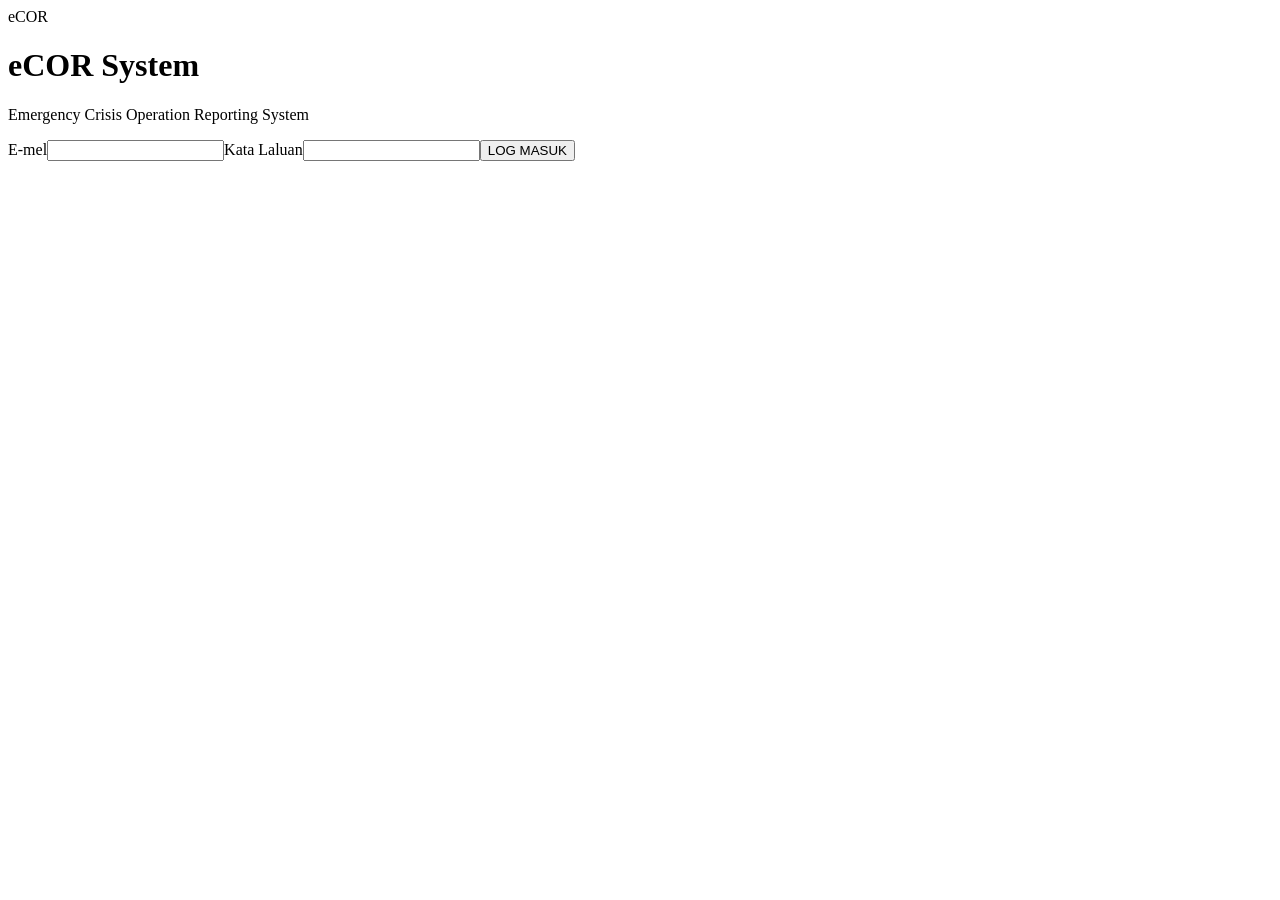
==== index.html @ f3b548a1 "Add files via upload" ====
<!doctype html><html lang="ms"><head><meta charset="utf-8"><meta name="viewport" content="width=device-width,initial-scale=1"><title>eCOR System</title><link rel="stylesheet" href="css/style.css"></head><body class="login-page"><main class="login-card"><div class="brand"><div class="mark">eCOR</div><h1>eCOR System</h1><p>Emergency Crisis Operation Reporting System</p></div><form id="loginForm"><label>E-mel<input id="email" type="email" autocomplete="username" required></label><label>Kata Laluan<input id="password" type="password" autocomplete="current-password" required></label><button type="submit">LOG MASUK</button><p id="status" class="status"></p></form></main><script type="module" src="js/login.js"></script></body></html>
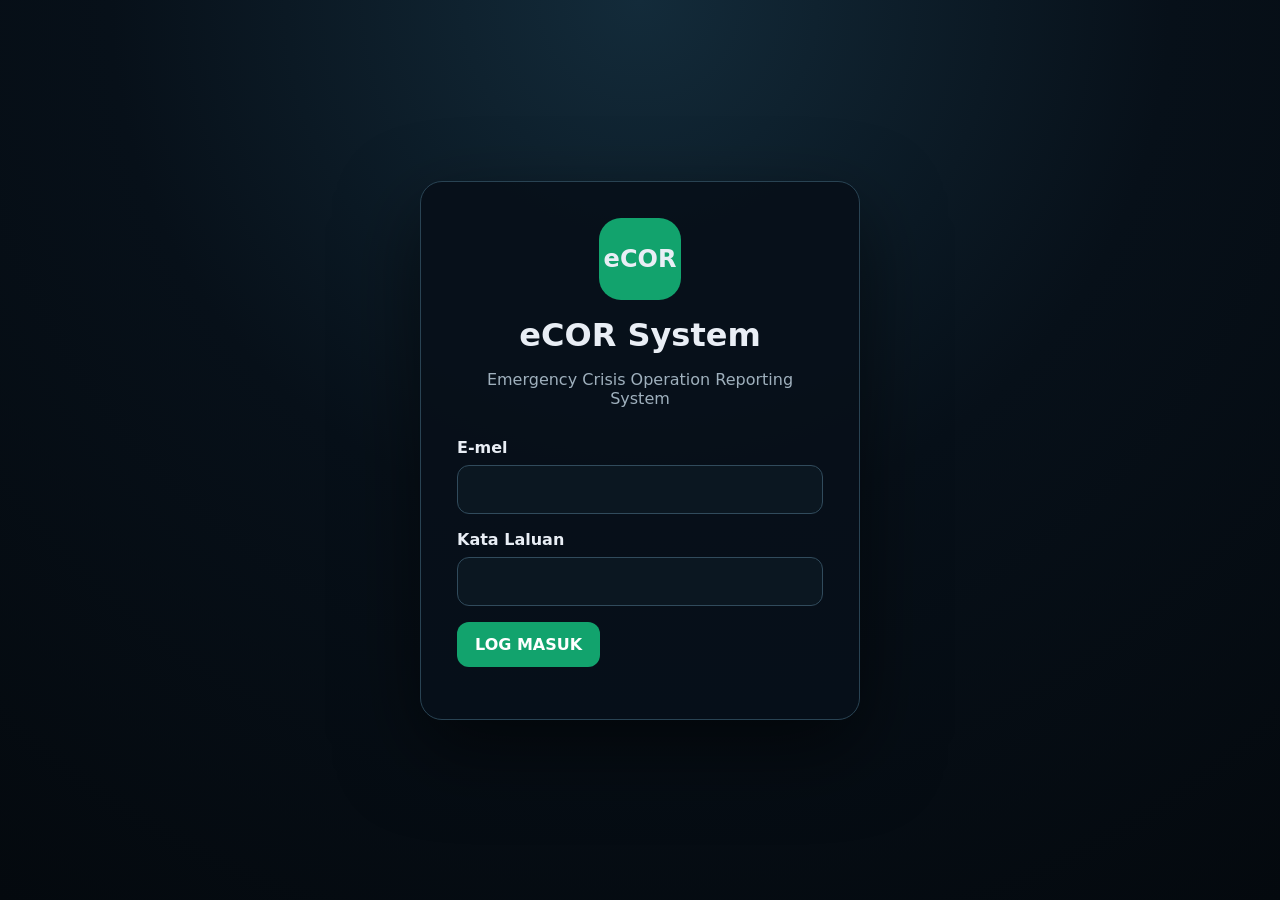
==== commit 38cd2c04: "Add files via upload" ====
--- a/index.html
+++ b/index.html
@@ -1 +1 @@
-<!doctype html><html lang="ms"><head><meta charset="utf-8"><meta name="viewport" content="width=device-width,initial-scale=1"><title>eCOR System</title><link rel="stylesheet" href="css/style.css"></head><body class="login-page"><main class="login-card"><div class="brand"><div class="mark">eCOR</div><h1>eCOR System</h1><p>Emergency Crisis Operation Reporting System</p></div><form id="loginForm"><label>E-mel<input id="email" type="email" autocomplete="username" required></label><label>Kata Laluan<input id="password" type="password" autocomplete="current-password" required></label><button type="submit">LOG MASUK</button><p id="status" class="status"></p></form></main><script type="module" src="js/login.js"></script></body></html>
+<!doctype html><html lang="ms"><head><meta charset="utf-8"><meta name="viewport" content="width=device-width,initial-scale=1"><title>eCOR System</title><link rel="stylesheet" href="css/style.css?v=20261012-login-bg-001"></head><body class="login-page"><main class="login-card"><div class="brand"><div class="mark">eCOR</div><h1>eCOR System</h1><p>Emergency Crisis Operation Reporting System</p></div><form id="loginForm"><label>E-mel<input id="email" type="email" autocomplete="username" required></label><label>Kata Laluan<input id="password" type="password" autocomplete="current-password" required></label><button type="submit">LOG MASUK</button><p id="status" class="status"></p></form></main><script type="module" src="js/login.js"></script></body></html>
--- a/css/style.css
+++ b/css/style.css
@@ -0,0 +1,41 @@
+:root{font-family:Inter,system-ui,Arial,sans-serif;color:#e9eef5;background:#071019;color-scheme:dark}*{box-sizing:border-box}body{margin:0;min-height:100vh;background:radial-gradient(circle at top,#132b3a 0,#071019 48%,#04090e 100%)}button,input{font:inherit}.login-page{display:grid;place-items:center;padding:24px}.login-card{width:min(440px,100%);padding:36px;border:1px solid #294353;border-radius:22px;background:rgba(7,16,25,.92);box-shadow:0 30px 80px #0008}.brand{text-align:center;margin-bottom:30px}.mark{display:inline-grid;place-items:center;width:82px;height:82px;border-radius:22px;background:#12a36d;font-weight:900;font-size:24px}.brand h1{margin:16px 0 4px}.brand p,.status,.card p,.assignment small{color:#9fb0bd}label{display:grid;gap:8px;margin:16px 0;font-weight:700}input{width:100%;padding:14px 16px;border-radius:12px;border:1px solid #314b5c;background:#0b1721;color:#fff}button{border:0;border-radius:12px;padding:13px 18px;background:#12a36d;color:#fff;font-weight:800;cursor:pointer}button:disabled{opacity:.4;cursor:not-allowed}.top{position:sticky;top:0;z-index:5;display:flex;justify-content:space-between;align-items:center;padding:16px 5vw;background:#071019e8;border-bottom:1px solid #203442;backdrop-filter:blur(12px)}.top div{display:flex;gap:14px;align-items:center}.top span{font-size:12px;padding:5px 8px;border-radius:999px;background:#173243;color:#9fd8c5}.ghost{background:transparent;border:1px solid #345062}.shell{width:min(1180px,92vw);margin:34px auto}.hero{padding:30px 0}.hero p{letter-spacing:.18em;color:#62cda8;font-size:12px;font-weight:900}.hero h1{font-size:clamp(32px,5vw,58px);margin:4px 0 10px}.grid{display:grid;grid-template-columns:repeat(auto-fit,minmax(220px,1fr));gap:16px}.card,.panel,.assignment{background:#0b1721;border:1px solid #203746;border-radius:18px;padding:22px}.card h2,.panel h2{margin-top:0}.metric{font-size:44px;font-weight:900;color:#64d4ad}.panel{margin-top:18px}.actions{display:flex;flex-wrap:wrap;gap:10px}.assignment-list{display:grid;gap:10px}.assignment{display:grid;gap:6px}.assignment span{color:#64d4ad}
+
+select,textarea{width:100%;padding:14px 16px;border-radius:12px;border:1px solid #314b5c;background:#0b1721;color:#fff;font:inherit}
+textarea{min-height:100px;resize:vertical}
+.form-grid{display:grid;grid-template-columns:repeat(2,minmax(0,1fr));gap:0 16px}
+.form-grid .full{grid-column:1/-1}
+.section-head{display:flex;justify-content:space-between;gap:12px;align-items:center}
+.hidden{display:none!important}
+.table-wrap{overflow:auto;margin-top:16px}
+table{width:100%;border-collapse:collapse;min-width:760px}
+th,td{text-align:left;padding:12px;border-bottom:1px solid #203746;vertical-align:top}
+th{color:#64d4ad;font-size:12px;letter-spacing:.05em}
+.muted{color:#9fb0bd}.danger{background:#9f3340}.secondary{background:#173243}
+.notice{padding:12px 14px;border:1px solid #294353;border-radius:12px;background:#0a151e}
+@media(max-width:700px){.form-grid{grid-template-columns:1fr}.form-grid .full{grid-column:auto}.shell{width:min(94vw,1180px)}}
+
+.assignment-focus{display:grid;grid-template-columns:repeat(3,minmax(0,1fr));gap:12px;margin-top:18px}
+.assignment-focus>div{display:grid;gap:5px;padding:16px;border:1px solid #203746;border-radius:14px;background:#08131c}
+.assignment-focus small{color:#8fa5b4;font-weight:800;font-size:11px;letter-spacing:.08em}
+.assignment-focus strong{font-size:24px;color:#64d4ad}
+.assignment-focus span{color:#dce7ef}
+.action-card button{margin-top:8px}
+.route-box{display:flex;align-items:center;justify-content:center;gap:16px;padding:16px;margin:12px 0 20px;border:1px solid #294353;border-radius:14px;background:#08131c;color:#64d4ad;font-weight:800;text-align:center}
+.message-list{display:grid;gap:12px}
+.message{padding:18px;border:1px solid #203746;border-radius:15px;background:#08131c}
+.message h3{margin:10px 0 6px}.message p{white-space:pre-wrap;color:#d8e2e9}
+.message-head{display:flex;gap:10px;align-items:center;flex-wrap:wrap}
+.message-head small{margin-left:auto;color:#8fa5b4}
+.message-route{margin-top:12px;color:#8fa5b4;font-size:13px}
+.badge{display:inline-block;padding:4px 8px;border-radius:999px;border:1px solid #345062;font-size:11px}
+.badge.KRITIKAL,.badge.SEGERA{font-weight:900}
+@media(max-width:700px){.assignment-focus{grid-template-columns:1fr}.message-head small{margin-left:0;width:100%}.route-box{flex-direction:column}}
+
+.cor-metrics{display:grid;grid-template-columns:repeat(4,1fr);gap:12px;margin:18px 0 26px}
+.cor-metrics>div{padding:16px;border:1px solid #203746;border-radius:14px;background:#08131c;display:grid;gap:6px}
+.cor-metrics small{color:#8fa5b4;font-weight:800}
+.cor-metrics strong{font-size:32px;color:#64d4ad}
+.message-actions{display:flex;gap:8px;flex-wrap:wrap;margin-top:14px}
+.eyebrow{color:#64d4ad;font-size:12px;font-weight:900;letter-spacing:.12em;margin:0 0 6px}
+hr{border:0;border-top:1px solid #203746;margin:26px 0}
+@media(max-width:800px){.cor-metrics{grid-template-columns:repeat(2,1fr)}}
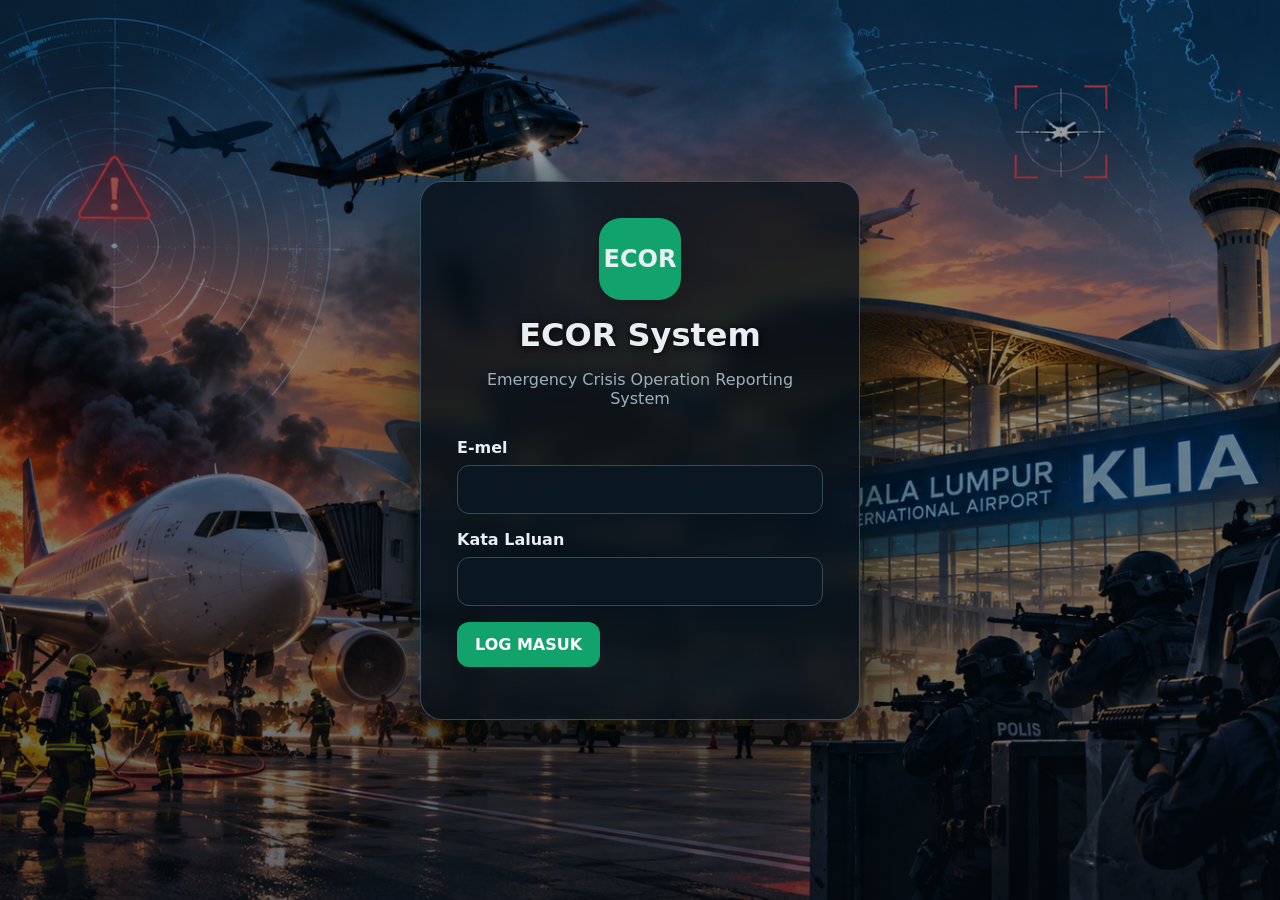
==== commit 2e08079d: "Update index.html" ====
--- a/index.html
+++ b/index.html
@@ -1 +1 @@
-<!doctype html><html lang="ms"><head><meta charset="utf-8"><meta name="viewport" content="width=device-width,initial-scale=1"><title>eCOR System</title><link rel="stylesheet" href="css/style.css?v=20261012-login-bg-001"></head><body class="login-page"><main class="login-card"><div class="brand"><div class="mark">eCOR</div><h1>eCOR System</h1><p>Emergency Crisis Operation Reporting System</p></div><form id="loginForm"><label>E-mel<input id="email" type="email" autocomplete="username" required></label><label>Kata Laluan<input id="password" type="password" autocomplete="current-password" required></label><button type="submit">LOG MASUK</button><p id="status" class="status"></p></form></main><script type="module" src="js/login.js"></script></body></html>
+<!doctype html><html lang="ms"><head><meta charset="utf-8"><meta name="viewport" content="width=device-width,initial-scale=1"><title>ECOR System</title><link rel="stylesheet" href="css/style.css?v=20261012-login-bg-001"></head><body class="login-page"><main class="login-card"><div class="brand"><div class="mark">ECOR</div><h1>ECOR System</h1><p>Emergency Crisis Operation Reporting System</p></div><form id="loginForm"><label>E-mel<input id="email" type="email" autocomplete="username" required></label><label>Kata Laluan<input id="password" type="password" autocomplete="current-password" required></label><button type="submit">LOG MASUK</button><p id="status" class="status"></p></form></main><script type="module" src="js/login.js"></script></body></html>
--- a/css/style.css
+++ b/css/style.css
@@ -1,41 +1,7 @@
-:root{font-family:Inter,system-ui,Arial,sans-serif;color:#e9eef5;background:#071019;color-scheme:dark}*{box-sizing:border-box}body{margin:0;min-height:100vh;background:radial-gradient(circle at top,#132b3a 0,#071019 48%,#04090e 100%)}button,input{font:inherit}.login-page{display:grid;place-items:center;padding:24px}.login-card{width:min(440px,100%);padding:36px;border:1px solid #294353;border-radius:22px;background:rgba(7,16,25,.92);box-shadow:0 30px 80px #0008}.brand{text-align:center;margin-bottom:30px}.mark{display:inline-grid;place-items:center;width:82px;height:82px;border-radius:22px;background:#12a36d;font-weight:900;font-size:24px}.brand h1{margin:16px 0 4px}.brand p,.status,.card p,.assignment small{color:#9fb0bd}label{display:grid;gap:8px;margin:16px 0;font-weight:700}input{width:100%;padding:14px 16px;border-radius:12px;border:1px solid #314b5c;background:#0b1721;color:#fff}button{border:0;border-radius:12px;padding:13px 18px;background:#12a36d;color:#fff;font-weight:800;cursor:pointer}button:disabled{opacity:.4;cursor:not-allowed}.top{position:sticky;top:0;z-index:5;display:flex;justify-content:space-between;align-items:center;padding:16px 5vw;background:#071019e8;border-bottom:1px solid #203442;backdrop-filter:blur(12px)}.top div{display:flex;gap:14px;align-items:center}.top span{font-size:12px;padding:5px 8px;border-radius:999px;background:#173243;color:#9fd8c5}.ghost{background:transparent;border:1px solid #345062}.shell{width:min(1180px,92vw);margin:34px auto}.hero{padding:30px 0}.hero p{letter-spacing:.18em;color:#62cda8;font-size:12px;font-weight:900}.hero h1{font-size:clamp(32px,5vw,58px);margin:4px 0 10px}.grid{display:grid;grid-template-columns:repeat(auto-fit,minmax(220px,1fr));gap:16px}.card,.panel,.assignment{background:#0b1721;border:1px solid #203746;border-radius:18px;padding:22px}.card h2,.panel h2{margin-top:0}.metric{font-size:44px;font-weight:900;color:#64d4ad}.panel{margin-top:18px}.actions{display:flex;flex-wrap:wrap;gap:10px}.assignment-list{display:grid;gap:10px}.assignment{display:grid;gap:6px}.assignment span{color:#64d4ad}
-
-select,textarea{width:100%;padding:14px 16px;border-radius:12px;border:1px solid #314b5c;background:#0b1721;color:#fff;font:inherit}
-textarea{min-height:100px;resize:vertical}
-.form-grid{display:grid;grid-template-columns:repeat(2,minmax(0,1fr));gap:0 16px}
-.form-grid .full{grid-column:1/-1}
-.section-head{display:flex;justify-content:space-between;gap:12px;align-items:center}
-.hidden{display:none!important}
-.table-wrap{overflow:auto;margin-top:16px}
-table{width:100%;border-collapse:collapse;min-width:760px}
-th,td{text-align:left;padding:12px;border-bottom:1px solid #203746;vertical-align:top}
-th{color:#64d4ad;font-size:12px;letter-spacing:.05em}
-.muted{color:#9fb0bd}.danger{background:#9f3340}.secondary{background:#173243}
-.notice{padding:12px 14px;border:1px solid #294353;border-radius:12px;background:#0a151e}
-@media(max-width:700px){.form-grid{grid-template-columns:1fr}.form-grid .full{grid-column:auto}.shell{width:min(94vw,1180px)}}
-
-.assignment-focus{display:grid;grid-template-columns:repeat(3,minmax(0,1fr));gap:12px;margin-top:18px}
-.assignment-focus>div{display:grid;gap:5px;padding:16px;border:1px solid #203746;border-radius:14px;background:#08131c}
-.assignment-focus small{color:#8fa5b4;font-weight:800;font-size:11px;letter-spacing:.08em}
-.assignment-focus strong{font-size:24px;color:#64d4ad}
-.assignment-focus span{color:#dce7ef}
-.action-card button{margin-top:8px}
-.route-box{display:flex;align-items:center;justify-content:center;gap:16px;padding:16px;margin:12px 0 20px;border:1px solid #294353;border-radius:14px;background:#08131c;color:#64d4ad;font-weight:800;text-align:center}
-.message-list{display:grid;gap:12px}
-.message{padding:18px;border:1px solid #203746;border-radius:15px;background:#08131c}
-.message h3{margin:10px 0 6px}.message p{white-space:pre-wrap;color:#d8e2e9}
-.message-head{display:flex;gap:10px;align-items:center;flex-wrap:wrap}
-.message-head small{margin-left:auto;color:#8fa5b4}
-.message-route{margin-top:12px;color:#8fa5b4;font-size:13px}
-.badge{display:inline-block;padding:4px 8px;border-radius:999px;border:1px solid #345062;font-size:11px}
-.badge.KRITIKAL,.badge.SEGERA{font-weight:900}
-@media(max-width:700px){.assignment-focus{grid-template-columns:1fr}.message-head small{margin-left:0;width:100%}.route-box{flex-direction:column}}
-
-.cor-metrics{display:grid;grid-template-columns:repeat(4,1fr);gap:12px;margin:18px 0 26px}
-.cor-metrics>div{padding:16px;border:1px solid #203746;border-radius:14px;background:#08131c;display:grid;gap:6px}
-.cor-metrics small{color:#8fa5b4;font-weight:800}
-.cor-metrics strong{font-size:32px;color:#64d4ad}
-.message-actions{display:flex;gap:8px;flex-wrap:wrap;margin-top:14px}
-.eyebrow{color:#64d4ad;font-size:12px;font-weight:900;letter-spacing:.12em;margin:0 0 6px}
-hr{border:0;border-top:1px solid #203746;margin:26px 0}
-@media(max-width:800px){.cor-metrics{grid-template-columns:repeat(2,1fr)}}
+:root{font-family:Inter,system-ui,Arial,sans-serif;color:#e9eef5;background:#071019;color-scheme:dark}*{box-sizing:border-box}body{margin:0;min-height:100vh;background:radial-gradient(circle at top,#132b3a 0,#071019 48%,#04090e 100%)}button,input{font:inherit}
+.login-page{display:grid;place-items:center;padding:24px;min-height:100vh;background:linear-gradient(rgba(3,12,20,.34),rgba(3,12,20,.62)),url("../images/klia-crisis-background.png") center center/cover no-repeat fixed}
+.login-card{width:min(440px,100%);padding:36px;border:1px solid rgba(130,185,220,.34);border-radius:22px;background:rgba(7,16,25,.82);box-shadow:0 30px 80px #000a,0 0 36px rgba(18,163,109,.10);backdrop-filter:blur(10px);-webkit-backdrop-filter:blur(10px)}
+.brand{text-align:center;margin-bottom:30px}.mark{display:inline-grid;place-items:center;width:82px;height:82px;border-radius:22px;background:#12a36d;font-weight:900;font-size:24px;box-shadow:0 12px 30px rgba(0,0,0,.28)}.brand h1{margin:16px 0 4px;text-shadow:0 2px 10px #000}.brand p,.status,.card p,.assignment small{color:#9fb0bd}label{display:grid;gap:8px;margin:16px 0;font-weight:700}input{width:100%;padding:14px 16px;border-radius:12px;border:1px solid #314b5c;background:rgba(11,23,33,.94);color:#fff}button{border:0;border-radius:12px;padding:13px 18px;background:#12a36d;color:#fff;font-weight:800;cursor:pointer}button:disabled{opacity:.4;cursor:not-allowed}.top{position:sticky;top:0;z-index:5;display:flex;justify-content:space-between;align-items:center;padding:16px 5vw;background:#071019e8;border-bottom:1px solid #203442;backdrop-filter:blur(12px)}.top div{display:flex;gap:14px;align-items:center}.top span{font-size:12px;padding:5px 8px;border-radius:999px;background:#173243;color:#9fd8c5}.ghost{background:transparent;border:1px solid #345062}.shell{width:min(1180px,92vw);margin:34px auto}.hero{padding:30px 0}.hero p{letter-spacing:.18em;color:#62cda8;font-size:12px;font-weight:900}.hero h1{font-size:clamp(32px,5vw,58px);margin:4px 0 10px}.grid{display:grid;grid-template-columns:repeat(auto-fit,minmax(220px,1fr));gap:16px}.card,.panel,.assignment{background:#0b1721;border:1px solid #203746;border-radius:18px;padding:22px}.card h2,.panel h2{margin-top:0}.metric{font-size:44px;font-weight:900;color:#64d4ad}.panel{margin-top:18px}.actions{display:flex;flex-wrap:wrap;gap:10px}.assignment-list{display:grid;gap:10px}.assignment{display:grid;gap:6px}.assignment span{color:#64d4ad}
+select,textarea{width:100%;padding:14px 16px;border-radius:12px;border:1px solid #314b5c;background:#0b1721;color:#fff;font:inherit}textarea{min-height:100px;resize:vertical}.form-grid{display:grid;grid-template-columns:repeat(2,minmax(0,1fr));gap:0 16px}.form-grid .full{grid-column:1/-1}.section-head{display:flex;justify-content:space-between;gap:12px;align-items:center}.hidden{display:none!important}.table-wrap{overflow:auto;margin-top:16px}table{width:100%;border-collapse:collapse;min-width:760px}th,td{text-align:left;padding:12px;border-bottom:1px solid #203746;vertical-align:top}th{color:#64d4ad;font-size:12px;letter-spacing:.05em}.muted{color:#9fb0bd}.danger{background:#9f3340}.secondary{background:#173243}.notice{padding:12px 14px;border:1px solid #294353;border-radius:12px;background:#0a151e}@media(max-width:700px){.form-grid{grid-template-columns:1fr}.form-grid .full{grid-column:auto}.shell{width:min(94vw,1180px)}.login-page{padding:14px;background-attachment:scroll;background-position:center center}.login-card{padding:28px 22px;width:100%;background:rgba(7,16,25,.86)}}
+.assignment-focus{display:grid;grid-template-columns:repeat(3,minmax(0,1fr));gap:12px;margin-top:18px}.assignment-focus>div{display:grid;gap:5px;padding:16px;border:1px solid #203746;border-radius:14px;background:#08131c}.assignment-focus small{color:#8fa5b4;font-weight:800;font-size:11px;letter-spacing:.08em}.assignment-focus strong{font-size:24px;color:#64d4ad}.assignment-focus span{color:#dce7ef}.action-card button{margin-top:8px}.route-box{display:flex;align-items:center;justify-content:center;gap:16px;padding:16px;margin:12px 0 20px;border:1px solid #294353;border-radius:14px;background:#08131c;color:#64d4ad;font-weight:800;text-align:center}.message-list{display:grid;gap:12px}.message{padding:18px;border:1px solid #203746;border-radius:15px;background:#08131c}.message h3{margin:10px 0 6px}.message p{white-space:pre-wrap;color:#d8e2e9}.message-head{display:flex;gap:10px;align-items:center;flex-wrap:wrap}.message-head small{margin-left:auto;color:#8fa5b4}.message-route{margin-top:12px;color:#8fa5b4;font-size:13px}.badge{display:inline-block;padding:4px 8px;border-radius:999px;border:1px solid #345062;font-size:11px}.badge.KRITIKAL,.badge.SEGERA{font-weight:900}@media(max-width:700px){.assignment-focus{grid-template-columns:1fr}.message-head small{margin-left:0;width:100%}.route-box{flex-direction:column}}
+.cor-metrics{display:grid;grid-template-columns:repeat(4,1fr);gap:12px;margin:18px 0 26px}.cor-metrics>div{padding:16px;border:1px solid #203746;border-radius:14px;background:#08131c;display:grid;gap:6px}.cor-metrics small{color:#8fa5b4;font-weight:800}.cor-metrics strong{font-size:32px;color:#64d4ad}.message-actions{display:flex;gap:8px;flex-wrap:wrap;margin-top:14px}.eyebrow{color:#64d4ad;font-size:12px;font-weight:900;letter-spacing:.12em;margin:0 0 6px}hr{border:0;border-top:1px solid #203746;margin:26px 0}@media(max-width:800px){.cor-metrics{grid-template-columns:repeat(2,1fr)}}
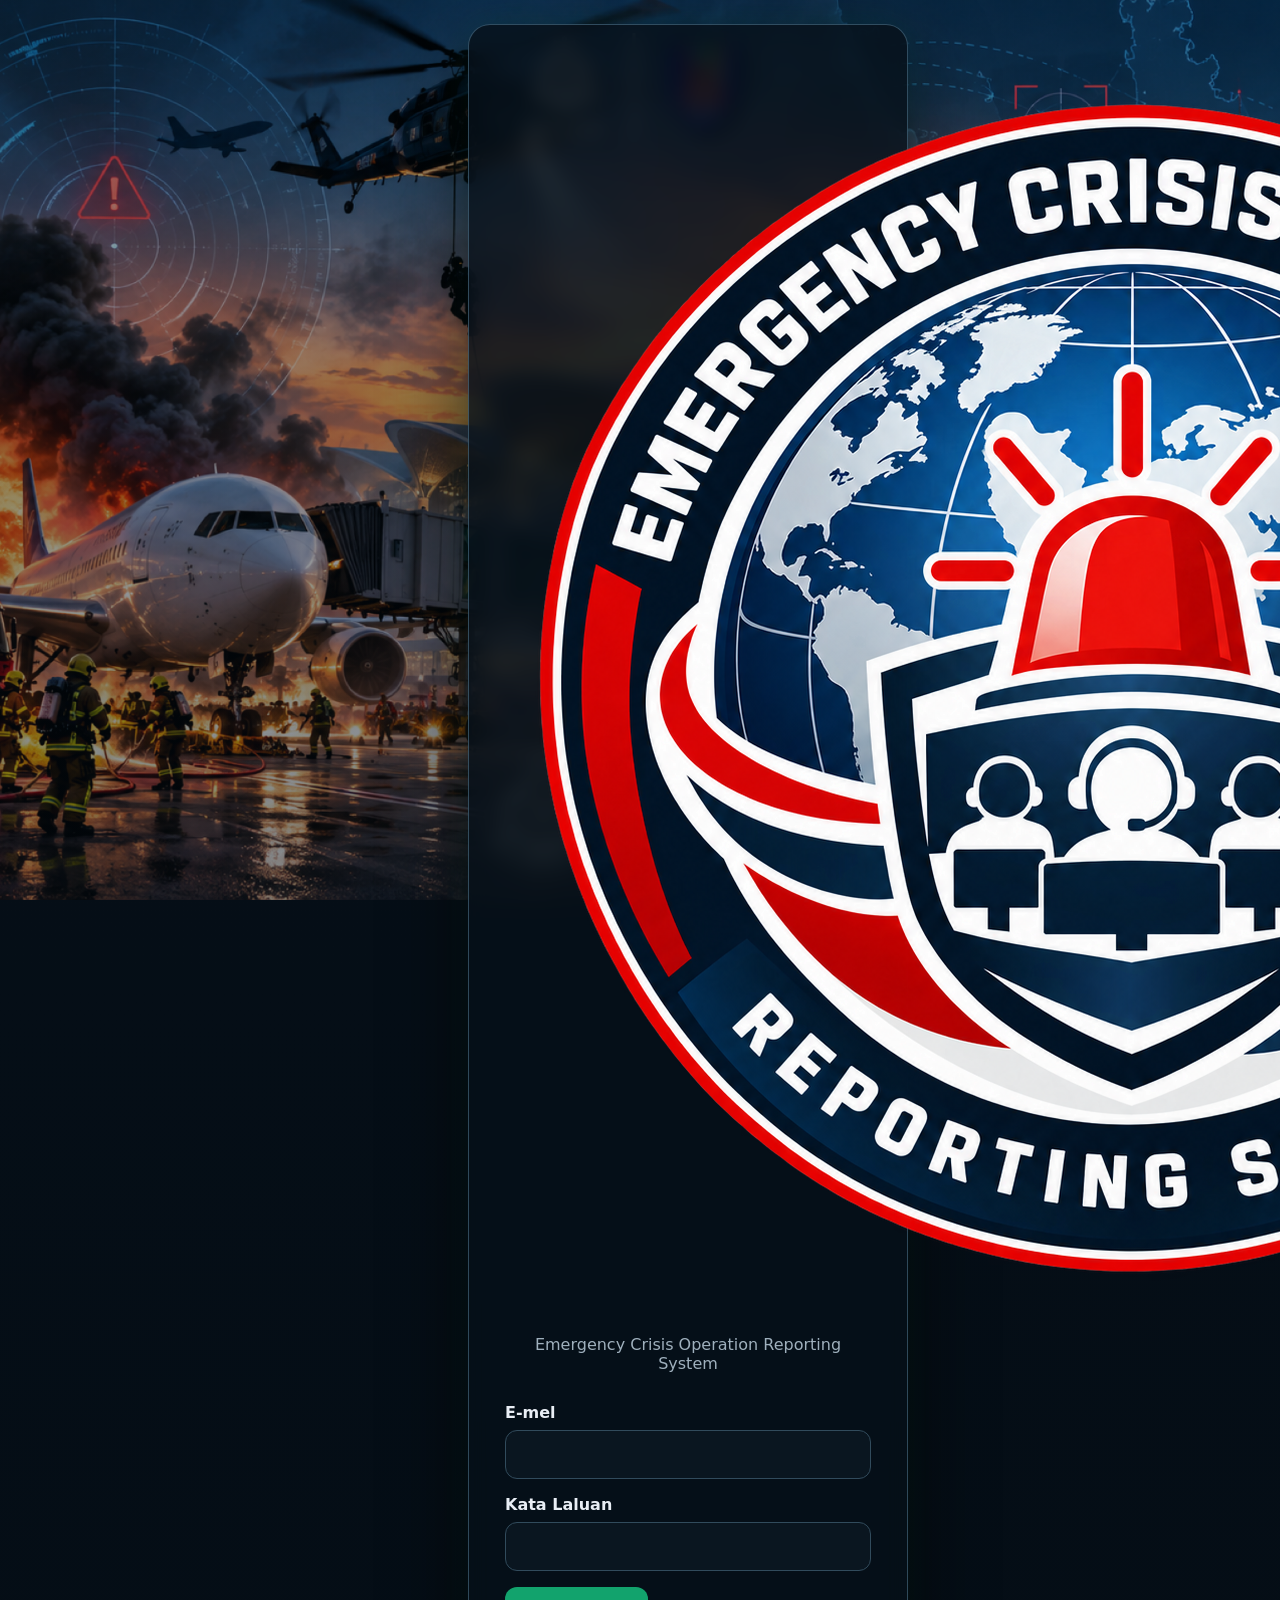
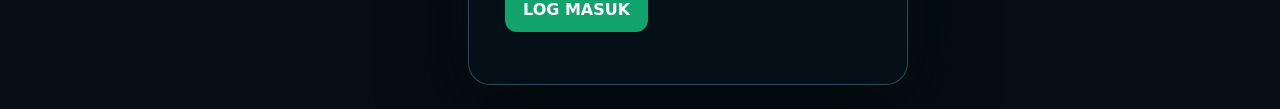
==== commit b4aac224: "Add files via upload" ====
--- a/index.html
+++ b/index.html
@@ -1 +1 @@
-<!doctype html><html lang="ms"><head><meta charset="utf-8"><meta name="viewport" content="width=device-width,initial-scale=1"><title>ECOR System</title><link rel="stylesheet" href="css/style.css?v=20261012-login-bg-001"></head><body class="login-page"><main class="login-card"><div class="brand"><div class="mark">ECOR</div><h1>ECOR System</h1><p>Emergency Crisis Operation Reporting System</p></div><form id="loginForm"><label>E-mel<input id="email" type="email" autocomplete="username" required></label><label>Kata Laluan<input id="password" type="password" autocomplete="current-password" required></label><button type="submit">LOG MASUK</button><p id="status" class="status"></p></form></main><script type="module" src="js/login.js"></script></body></html>
+<!doctype html><html lang="ms"><head><meta charset="utf-8"><meta name="viewport" content="width=device-width,initial-scale=1"><title>eCOR System</title><link rel="stylesheet" href="css/style.css?v=20261013-login-logo-002"></head><body class="login-page"><main class="login-card"><div class="brand"><img src="images/ecor-logo.png" alt="Emergency Crisis Operation Reporting System" class="login-logo"><p class="system-name">Emergency Crisis Operation Reporting System</p></div><form id="loginForm"><label>E-mel<input id="email" type="email" autocomplete="username" required></label><label>Kata Laluan<input id="password" type="password" autocomplete="current-password" required></label><button type="submit">LOG MASUK</button><p id="status" class="status"></p></form></main><script type="module" src="js/login.js"></script></body></html>
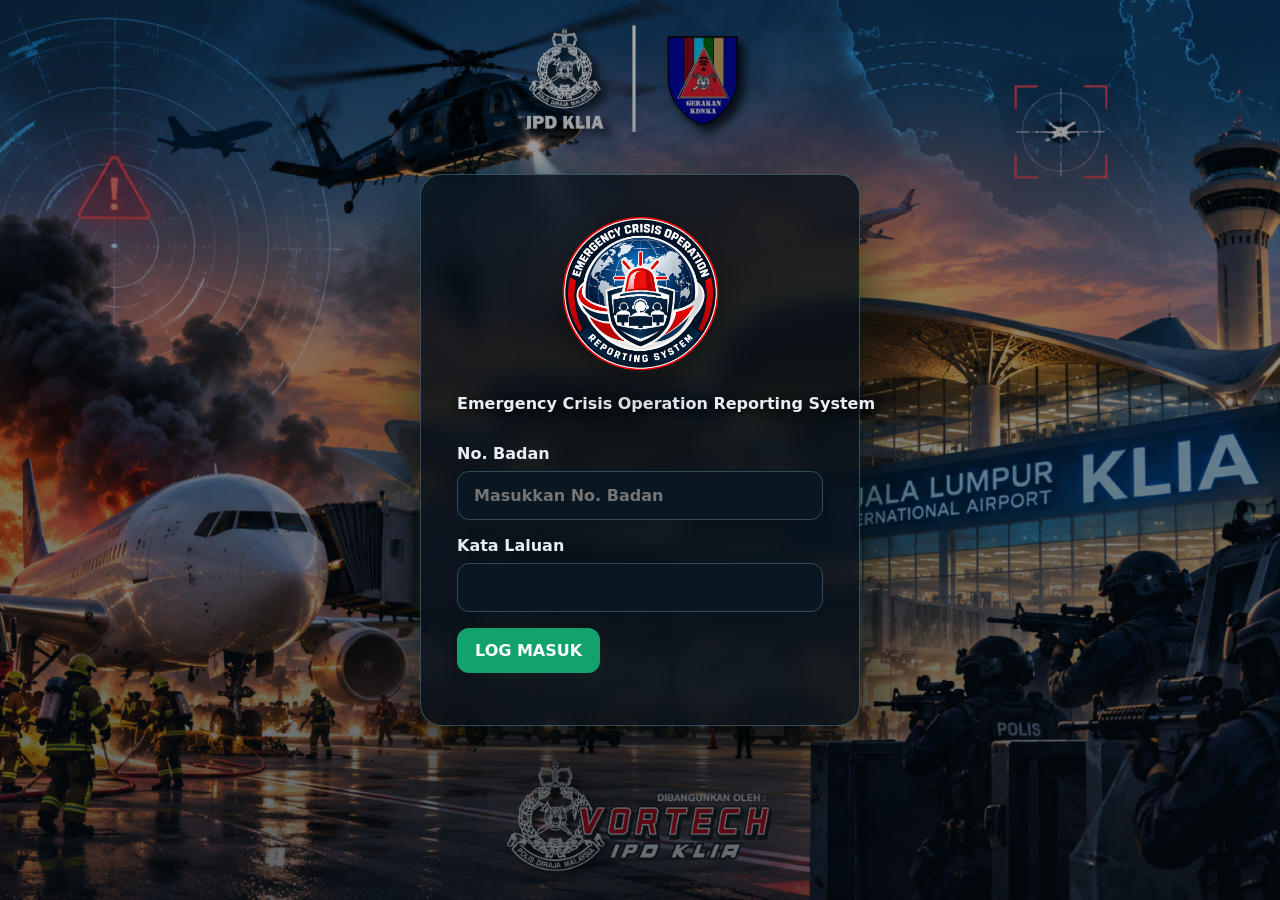
==== commit b67ea707: "Add files via upload" ====
--- a/index.html
+++ b/index.html
@@ -1 +1 @@
-<!doctype html><html lang="ms"><head><meta charset="utf-8"><meta name="viewport" content="width=device-width,initial-scale=1"><title>eCOR System</title><link rel="stylesheet" href="css/style.css?v=20261013-login-logo-002"></head><body class="login-page"><main class="login-card"><div class="brand"><img src="images/ecor-logo.png" alt="Emergency Crisis Operation Reporting System" class="login-logo"><p class="system-name">Emergency Crisis Operation Reporting System</p></div><form id="loginForm"><label>E-mel<input id="email" type="email" autocomplete="username" required></label><label>Kata Laluan<input id="password" type="password" autocomplete="current-password" required></label><button type="submit">LOG MASUK</button><p id="status" class="status"></p></form></main><script type="module" src="js/login.js"></script></body></html>
+<!doctype html><html lang="ms"><head><meta charset="utf-8"><meta name="viewport" content="width=device-width,initial-scale=1"><title>eCOR System</title><link rel="stylesheet" href="css/style.css?v=20261013-124-no-badan-login"></head><body class="login-page"><main class="login-card"><div class="brand"><img src="images/ecor-logo.png" alt="Emergency Crisis Operation Reporting System" class="login-logo"><p class="system-name">Emergency Crisis Operation Reporting System</p></div><form id="loginForm"><label>No. Badan<input id="noBadan" type="text" inputmode="text" autocomplete="username" placeholder="Masukkan No. Badan" required></label><label>Kata Laluan<input id="password" type="password" autocomplete="current-password" required></label><button type="submit">LOG MASUK</button><p id="status" class="status"></p></form></main><script type="module" src="js/login.js?v=20261013-124-no-badan-login"></script></body></html>
--- a/css/style.css
+++ b/css/style.css
@@ -1,7 +1,8 @@
 :root{font-family:Inter,system-ui,Arial,sans-serif;color:#e9eef5;background:#071019;color-scheme:dark}*{box-sizing:border-box}body{margin:0;min-height:100vh;background:radial-gradient(circle at top,#132b3a 0,#071019 48%,#04090e 100%)}button,input{font:inherit}
 .login-page{display:grid;place-items:center;padding:24px;min-height:100vh;background:linear-gradient(rgba(3,12,20,.34),rgba(3,12,20,.62)),url("../images/klia-crisis-background.png") center center/cover no-repeat fixed}
 .login-card{width:min(440px,100%);padding:36px;border:1px solid rgba(130,185,220,.34);border-radius:22px;background:rgba(7,16,25,.82);box-shadow:0 30px 80px #000a,0 0 36px rgba(18,163,109,.10);backdrop-filter:blur(10px);-webkit-backdrop-filter:blur(10px)}
-.brand{text-align:center;margin-bottom:30px}.mark{display:inline-grid;place-items:center;width:82px;height:82px;border-radius:22px;background:#12a36d;font-weight:900;font-size:24px;box-shadow:0 12px 30px rgba(0,0,0,.28)}.brand h1{margin:16px 0 4px;text-shadow:0 2px 10px #000}.brand p,.status,.card p,.assignment small{color:#9fb0bd}label{display:grid;gap:8px;margin:16px 0;font-weight:700}input{width:100%;padding:14px 16px;border-radius:12px;border:1px solid #314b5c;background:rgba(11,23,33,.94);color:#fff}button{border:0;border-radius:12px;padding:13px 18px;background:#12a36d;color:#fff;font-weight:800;cursor:pointer}button:disabled{opacity:.4;cursor:not-allowed}.top{position:sticky;top:0;z-index:5;display:flex;justify-content:space-between;align-items:center;padding:16px 5vw;background:#071019e8;border-bottom:1px solid #203442;backdrop-filter:blur(12px)}.top div{display:flex;gap:14px;align-items:center}.top span{font-size:12px;padding:5px 8px;border-radius:999px;background:#173243;color:#9fd8c5}.ghost{background:transparent;border:1px solid #345062}.shell{width:min(1180px,92vw);margin:34px auto}.hero{padding:30px 0}.hero p{letter-spacing:.18em;color:#62cda8;font-size:12px;font-weight:900}.hero h1{font-size:clamp(32px,5vw,58px);margin:4px 0 10px}.grid{display:grid;grid-template-columns:repeat(auto-fit,minmax(220px,1fr));gap:16px}.card,.panel,.assignment{background:#0b1721;border:1px solid #203746;border-radius:18px;padding:22px}.card h2,.panel h2{margin-top:0}.metric{font-size:44px;font-weight:900;color:#64d4ad}.panel{margin-top:18px}.actions{display:flex;flex-wrap:wrap;gap:10px}.assignment-list{display:grid;gap:10px}.assignment{display:grid;gap:6px}.assignment span{color:#64d4ad}
-select,textarea{width:100%;padding:14px 16px;border-radius:12px;border:1px solid #314b5c;background:#0b1721;color:#fff;font:inherit}textarea{min-height:100px;resize:vertical}.form-grid{display:grid;grid-template-columns:repeat(2,minmax(0,1fr));gap:0 16px}.form-grid .full{grid-column:1/-1}.section-head{display:flex;justify-content:space-between;gap:12px;align-items:center}.hidden{display:none!important}.table-wrap{overflow:auto;margin-top:16px}table{width:100%;border-collapse:collapse;min-width:760px}th,td{text-align:left;padding:12px;border-bottom:1px solid #203746;vertical-align:top}th{color:#64d4ad;font-size:12px;letter-spacing:.05em}.muted{color:#9fb0bd}.danger{background:#9f3340}.secondary{background:#173243}.notice{padding:12px 14px;border:1px solid #294353;border-radius:12px;background:#0a151e}@media(max-width:700px){.form-grid{grid-template-columns:1fr}.form-grid .full{grid-column:auto}.shell{width:min(94vw,1180px)}.login-page{padding:14px;background-attachment:scroll;background-position:center center}.login-card{padding:28px 22px;width:100%;background:rgba(7,16,25,.86)}}
+.brand{text-align:center;margin-bottom:30px}.login-logo{display:block;width:165px;height:165px;object-fit:contain;margin:0 auto 18px;filter:drop-shadow(0 12px 24px rgba(0,0,0,.5))}.brand .system-name{margin:0 auto;color:#e9eef5;font-size:16px;line-height:1.2;font-weight:800;text-shadow:0 2px 10px #000;max-width:none;white-space:nowrap;text-align:center}.brand p,.status,.card p,.assignment small{color:#9fb0bd}label{display:grid;gap:8px;margin:16px 0;font-weight:700}input{width:100%;padding:14px 16px;border-radius:12px;border:1px solid #314b5c;background:rgba(11,23,33,.94);color:#fff}button{border:0;border-radius:12px;padding:13px 18px;background:#12a36d;color:#fff;font-weight:800;cursor:pointer}button:disabled{opacity:.4;cursor:not-allowed}.top{position:sticky;top:0;z-index:5;display:flex;justify-content:space-between;align-items:center;padding:16px 5vw;background:#071019e8;border-bottom:1px solid #203442;backdrop-filter:blur(12px)}.top div{display:flex;gap:14px;align-items:center}.top span{font-size:12px;padding:5px 8px;border-radius:999px;background:#173243;color:#9fd8c5}.ghost{background:transparent;border:1px solid #345062}.shell{width:min(1180px,92vw);margin:34px auto}.hero{padding:30px 0}.hero p{letter-spacing:.18em;color:#62cda8;font-size:12px;font-weight:900}.hero h1{font-size:clamp(32px,5vw,58px);margin:4px 0 10px}.grid{display:grid;grid-template-columns:repeat(auto-fit,minmax(220px,1fr));gap:16px}.card,.panel,.assignment{background:#0b1721;border:1px solid #203746;border-radius:18px;padding:22px}.card h2,.panel h2{margin-top:0}.metric{font-size:44px;font-weight:900;color:#64d4ad}.panel{margin-top:18px}.actions{display:flex;flex-wrap:wrap;gap:10px}.assignment-list{display:grid;gap:10px}.assignment{display:grid;gap:6px}.assignment span{color:#64d4ad}
+select,textarea{width:100%;padding:14px 16px;border-radius:12px;border:1px solid #314b5c;background:#0b1721;color:#fff;font:inherit}textarea{min-height:100px;resize:vertical}.form-grid{display:grid;grid-template-columns:repeat(2,minmax(0,1fr));gap:0 16px}.form-grid .full{grid-column:1/-1}.section-head{display:flex;justify-content:space-between;gap:12px;align-items:center}.hidden{display:none!important}.table-wrap{overflow:auto;margin-top:16px}table{width:100%;border-collapse:collapse;min-width:760px}th,td{text-align:left;padding:12px;border-bottom:1px solid #203746;vertical-align:top}th{color:#64d4ad;font-size:12px;letter-spacing:.05em}.muted{color:#9fb0bd}.danger{background:#9f3340}.secondary{background:#173243}.notice{padding:12px 14px;border:1px solid #294353;border-radius:12px;background:#0a151e}@media(max-width:700px){.form-grid{grid-template-columns:1fr}.form-grid .full{grid-column:auto}.shell{width:min(94vw,1180px)}.login-page{padding:14px;background-attachment:scroll;background-position:center center}.login-card{padding:28px 14px;width:100%;background:rgba(7,16,25,.86)}}
 .assignment-focus{display:grid;grid-template-columns:repeat(3,minmax(0,1fr));gap:12px;margin-top:18px}.assignment-focus>div{display:grid;gap:5px;padding:16px;border:1px solid #203746;border-radius:14px;background:#08131c}.assignment-focus small{color:#8fa5b4;font-weight:800;font-size:11px;letter-spacing:.08em}.assignment-focus strong{font-size:24px;color:#64d4ad}.assignment-focus span{color:#dce7ef}.action-card button{margin-top:8px}.route-box{display:flex;align-items:center;justify-content:center;gap:16px;padding:16px;margin:12px 0 20px;border:1px solid #294353;border-radius:14px;background:#08131c;color:#64d4ad;font-weight:800;text-align:center}.message-list{display:grid;gap:12px}.message{padding:18px;border:1px solid #203746;border-radius:15px;background:#08131c}.message h3{margin:10px 0 6px}.message p{white-space:pre-wrap;color:#d8e2e9}.message-head{display:flex;gap:10px;align-items:center;flex-wrap:wrap}.message-head small{margin-left:auto;color:#8fa5b4}.message-route{margin-top:12px;color:#8fa5b4;font-size:13px}.badge{display:inline-block;padding:4px 8px;border-radius:999px;border:1px solid #345062;font-size:11px}.badge.KRITIKAL,.badge.SEGERA{font-weight:900}@media(max-width:700px){.assignment-focus{grid-template-columns:1fr}.message-head small{margin-left:0;width:100%}.route-box{flex-direction:column}}
 .cor-metrics{display:grid;grid-template-columns:repeat(4,1fr);gap:12px;margin:18px 0 26px}.cor-metrics>div{padding:16px;border:1px solid #203746;border-radius:14px;background:#08131c;display:grid;gap:6px}.cor-metrics small{color:#8fa5b4;font-weight:800}.cor-metrics strong{font-size:32px;color:#64d4ad}.message-actions{display:flex;gap:8px;flex-wrap:wrap;margin-top:14px}.eyebrow{color:#64d4ad;font-size:12px;font-weight:900;letter-spacing:.12em;margin:0 0 6px}hr{border:0;border-top:1px solid #203746;margin:26px 0}@media(max-width:800px){.cor-metrics{grid-template-columns:repeat(2,1fr)}}
+@media(max-width:700px){.login-logo{width:135px;height:135px;margin-bottom:16px}.brand .system-name{font-size:clamp(10px,3.15vw,13px);max-width:none;white-space:nowrap;letter-spacing:-.15px}}
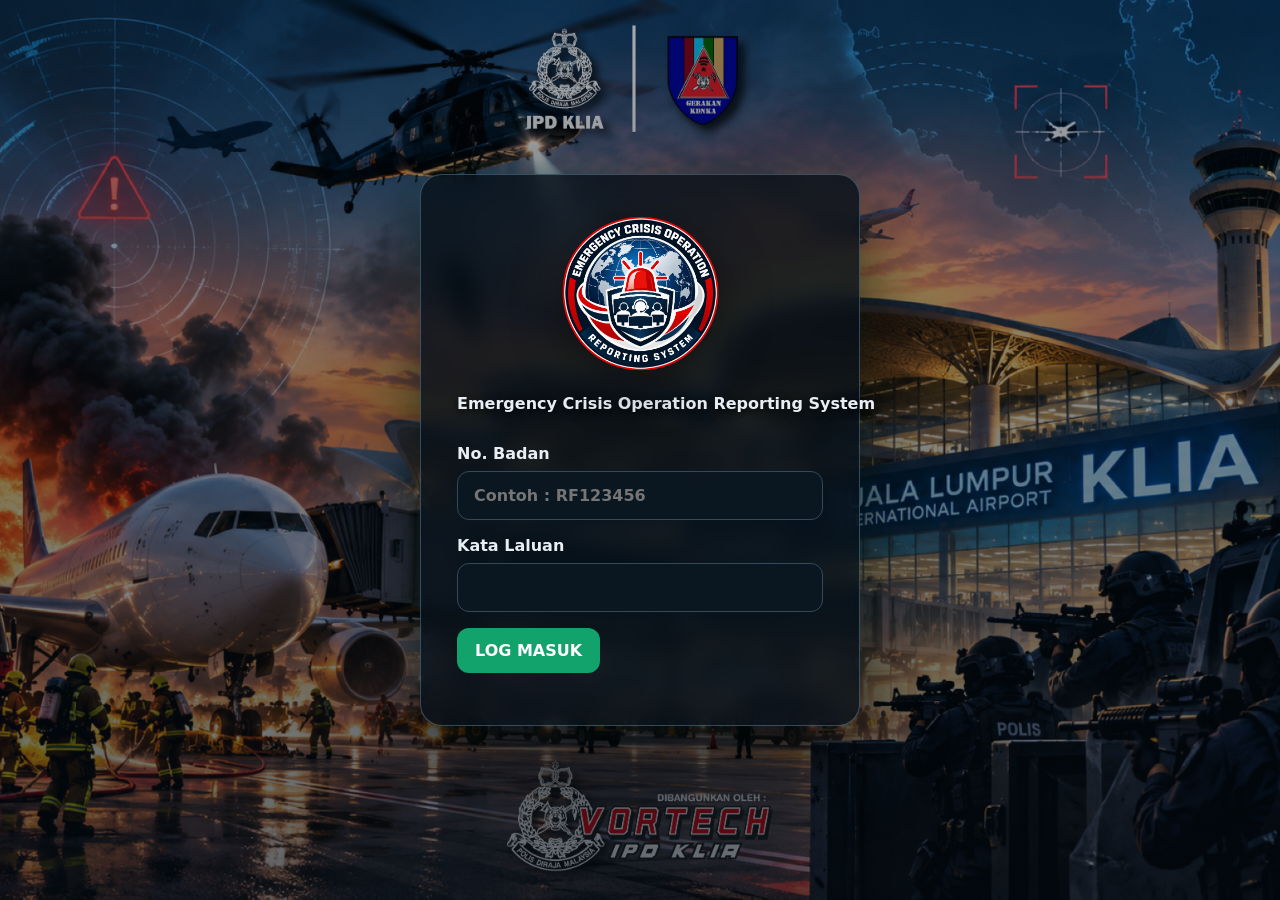
==== commit e1e609f2: "Update index.html" ====
--- a/index.html
+++ b/index.html
@@ -1 +1 @@
-<!doctype html><html lang="ms"><head><meta charset="utf-8"><meta name="viewport" content="width=device-width,initial-scale=1"><title>eCOR System</title><link rel="stylesheet" href="css/style.css?v=20261013-124-no-badan-login"></head><body class="login-page"><main class="login-card"><div class="brand"><img src="images/ecor-logo.png" alt="Emergency Crisis Operation Reporting System" class="login-logo"><p class="system-name">Emergency Crisis Operation Reporting System</p></div><form id="loginForm"><label>No. Badan<input id="noBadan" type="text" inputmode="text" autocomplete="username" placeholder="Masukkan No. Badan" required></label><label>Kata Laluan<input id="password" type="password" autocomplete="current-password" required></label><button type="submit">LOG MASUK</button><p id="status" class="status"></p></form></main><script type="module" src="js/login.js?v=20261013-124-no-badan-login"></script></body></html>
+<!doctype html><html lang="ms"><head><meta charset="utf-8"><meta name="viewport" content="width=device-width,initial-scale=1"><title>eCOR System</title><link rel="stylesheet" href="css/style.css?v=20261013-124-no-badan-login"></head><body class="login-page"><main class="login-card"><div class="brand"><img src="images/ecor-logo.png" alt="Emergency Crisis Operation Reporting System" class="login-logo"><p class="system-name">Emergency Crisis Operation Reporting System</p></div><form id="loginForm"><label>No. Badan<input id="noBadan" type="text" inputmode="text" autocomplete="username" placeholder="Contoh : RF123456" required></label><label>Kata Laluan<input id="password" type="password" autocomplete="current-password" required></label><button type="submit">LOG MASUK</button><p id="status" class="status"></p></form></main><script type="module" src="js/login.js?v=20261013-124-no-badan-login"></script></body></html>
